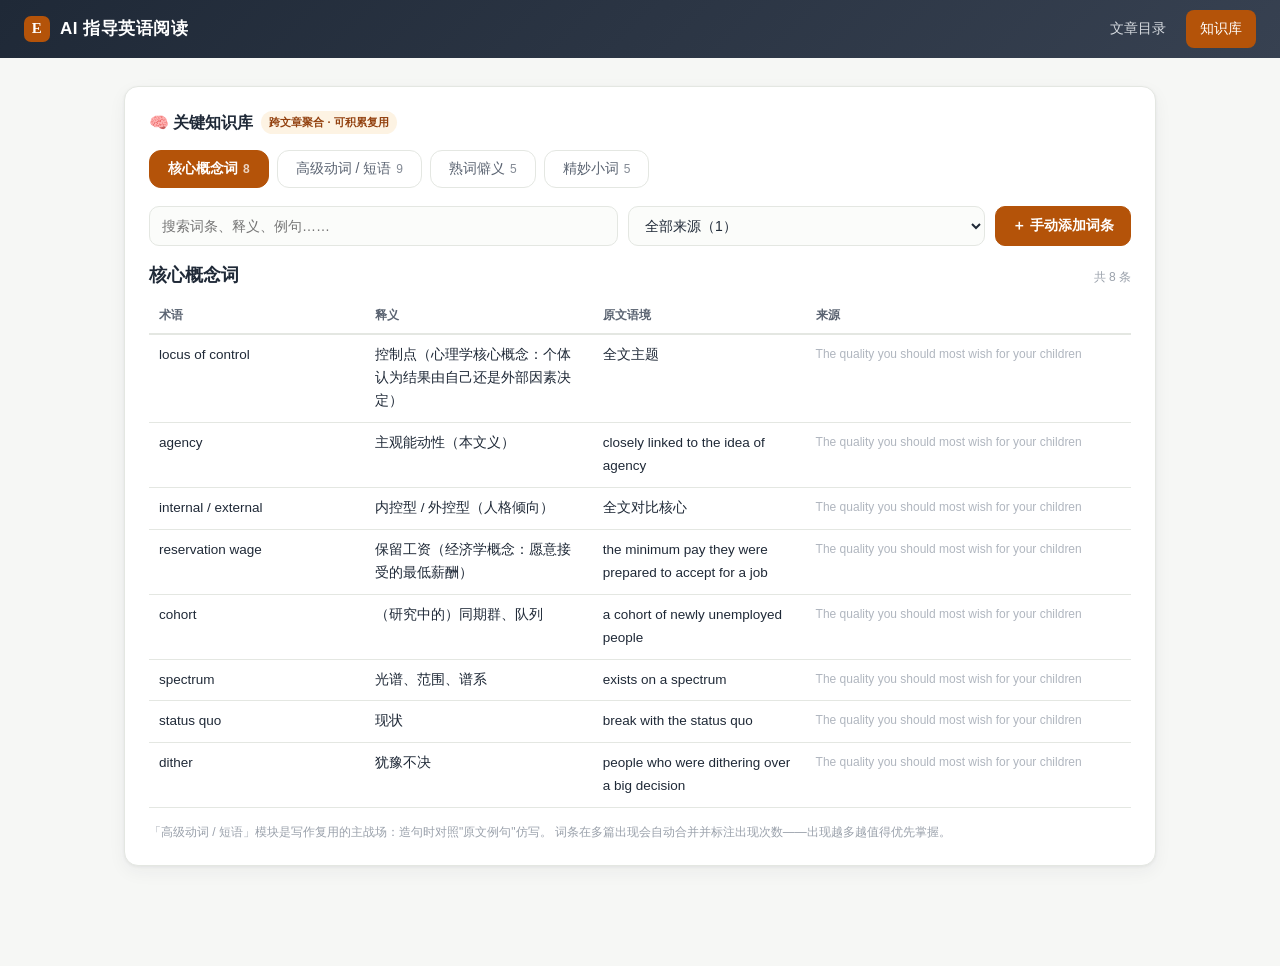
==== knowledge.html @ caaf4fca "v1: AI-guided Economist reading site (catalog/reader/knowledge + publish pipeline)" ====
<!DOCTYPE html>
<html lang="zh-CN" data-page-node-id="CkBFwKBPg2YdArrF1LZVcN">
<head data-page-node-id="SL6Ez93qwcvhwcRx5c2kfS">
<meta charset="UTF-8" data-page-node-id="Q5JYoDNAmogfrH0K2pBXvq">
<meta name="viewport" content="width=device-width, initial-scale=1.0" data-page-node-id="fLBobd9dJH10GNd1QeVJYJ">
<title>知识库 · AI 指导英语阅读</title>
<link rel="stylesheet" href="assets/style.css" data-page-node-id="tYb1AdKAoWyv0Hgd64ICKF">
</head>
<body data-page="knowledge" data-page-node-id="HjUiK3BJhMiERqEZGXyCLH">
  <div class="topbar" data-page-node-id="SznHZoOjDdusAXsKAISEDh">
    <div class="brand" data-page-node-id="axb7AYF4w2Bw4FOILCBNXv"><span class="logo" data-page-node-id="bRjsfTxVlBWwnbYXTnhvHz">E</span>AI 指导英语阅读</div>
    <div class="nav" data-page-node-id="icDRO63fv5tA7bGCQLu1zP">
      <a href="index.html" data-page-node-id="lIDbDCKhES2ADg9EFWGDQy">文章目录</a>
      <a class="active" href="knowledge.html" data-page-node-id="r6HkNqcJ8YyhBukaRiLw56">知识库</a>
    </div>
  </div>

  <div class="wrap" data-page-node-id="Y0JkcCJlIy6GzboocNLTDy">
    <div class="card" data-page-node-id="6wAwNDY5evkPx6vsRs8RrK">
      <h2 data-page-node-id="ufkdjh6YR7b96FNRdwNYWa">🧠 关键知识库 <span class="tag" data-page-node-id="YkrhvAWKTZhHE3v2efjkrO">跨文章聚合 · 可积累复用</span></h2>
      <div class="kb-tabs" data-page-node-id="D7Jw2VBsHg5UKOLeS3w5e9">
        <button class="kb-tab active" data-cat="concepts" data-page-node-id="ONOFl5aFShUes2FvbTrpe1">核心概念词<span class="cnt" data-page-node-id="BPedgUE0nqDfeDBfWxdxMt"></span></button>
        <button class="kb-tab" data-cat="verbs" data-page-node-id="ZYsfZURtrhJkLhndIyDzCV">高级动词 / 短语<span class="cnt" data-page-node-id="1lxcnDtPl8BLKB2joHpGL2"></span></button>
        <button class="kb-tab" data-cat="insiders" data-page-node-id="HivJfHe1Fk8XcU7UwGpX4X">熟词僻义<span class="cnt" data-page-node-id="vuMdN4KHvtcN24lxWnk4cR"></span></button>
        <button class="kb-tab" data-cat="gems" data-page-node-id="eny2BhRu50EtGSKkEb4nGE">精妙小词<span class="cnt" data-page-node-id="lNVmZR6okRe3yMvrEeacvR"></span></button>
      </div>
      <div class="kb-toolbar" data-page-node-id="pGpl2RjxPJUayQhprrXPqC">
        <input type="text" id="kbSearch" placeholder="搜索词条、释义、例句……" data-page-node-id="kVRmib2VpgbGXqywHgcL9r">
        <select id="kbSource" data-page-node-id="8U7A50xVLzv1iqD0xDE2Ap"></select>
        <button class="btn primary" id="kbAddBtn" data-page-node-id="JakMnPLYEMMpiCm3TaGULr">＋ 手动添加词条</button>
      </div>
      <div style="display:flex;justify-content:space-between;align-items:baseline;margin-bottom:4px" data-page-node-id="LdrG9TYA0RU3RlSzGU1LaC">
        <h2 id="kbTitle" style="border:none;margin:0;font-family:var(--serif);font-size:18px" data-page-node-id="5dJo3b2iEffOfZrTFVXFEI">核心概念词</h2>
        <span id="kbCount" style="font-size:12px;color:#9aa1ab" data-page-node-id="3TD2KLi6EnTRBRXcQf32PF"></span>
      </div>
      <table class="vocab-table" id="kbTable" data-page-node-id="Tup9LH3hmUPH7Lm5mfzRkS">
        <thead data-page-node-id="322QrrorecTze782Ltv4dg"></thead><tbody data-page-node-id="a9DIEiLETWEi5mDoTHcXgC"></tbody>
      </table>
      <div class="hintline" style="margin-top:14px" data-page-node-id="pthn1OtvMbqCbuQ0r5bNte">
        「高级动词 / 短语」模块是写作复用的主战场：造句时对照"原文例句"仿写。
        词条在多篇出现会自动合并并标注出现次数——出现越多越值得优先掌握。
      </div>
    </div>
  </div>

  <script src="assets/seed.js"></script>
  <script src="assets/articles.js"></script>
  <script src="assets/app.js"></script>
</body>
</html>
---- assets/style.css ----
/* AI 指导英语阅读 · 全站样式（浅色主题） */
:root {
  --bg: #f6f7f5;
  --panel: #ffffff;
  --ink: #1f2937;
  --ink-soft: #5b6472;
  --line: #e4e7e2;
  --accent: #b45309;       /* 琥珀棕，经济学人质感 */
  --accent-soft: #fdf3e3;
  --accent-deep: #92400e;
  --green: #166534;
  --green-soft: #ecfdf3;
  --blue: #1d4ed8;
  --blue-soft: #eef3ff;
  --red-soft: #fdeaea;
  --red: #b91c1c;
  --radius: 14px;
  --shadow: 0 1px 3px rgba(31,41,55,.06), 0 6px 18px rgba(31,41,55,.05);
  --serif: Georgia, "Times New Roman", "Songti SC", serif;
  --sans: -apple-system, "Segoe UI", "PingFang SC", "Microsoft YaHei", sans-serif;
}
* { box-sizing: border-box; margin: 0; padding: 0; }
body {
  background: var(--bg);
  color: var(--ink);
  font-family: var(--sans);
  line-height: 1.7;
  min-height: 100vh;
}
a { color: var(--accent-deep); text-decoration: none; }
a:hover { text-decoration: underline; }

/* ── 顶栏 ───────────────────────── */
.topbar {
  background: linear-gradient(135deg, #1f2937 0%, #374151 100%);
  color: #fff;
  padding: 0 24px;
  display: flex; align-items: center; justify-content: space-between;
  height: 58px; position: sticky; top: 0; z-index: 50;
}
.topbar .brand { font-size: 17px; font-weight: 700; letter-spacing: .5px; display: flex; align-items: center; gap: 10px; }
.topbar .brand .logo {
  width: 26px; height: 26px; border-radius: 7px;
  background: var(--accent); color: #fff;
  display: inline-flex; align-items: center; justify-content: center;
  font-family: var(--serif); font-size: 15px; font-weight: 700;
}
.topbar .nav { display: flex; gap: 6px; }
.topbar .nav a {
  color: #d7dbe0; padding: 7px 14px; border-radius: 8px; font-size: 14px;
}
.topbar .nav a:hover { background: rgba(255,255,255,.12); text-decoration: none; }
.topbar .nav a.active { background: var(--accent); color: #fff; }

.wrap { max-width: 1080px; margin: 0 auto; padding: 28px 24px 80px; }

/* ── 卡片 ───────────────────────── */
.card {
  background: var(--panel); border: 1px solid var(--line);
  border-radius: var(--radius); box-shadow: var(--shadow);
  padding: 22px 24px; margin-bottom: 20px;
}
.card h2 { font-size: 16px; margin-bottom: 14px; display: flex; align-items: center; gap: 8px; }
.card h2 .tag { font-size: 11px; font-weight: 600; color: var(--accent-deep); background: var(--accent-soft); padding: 2px 8px; border-radius: 20px; }

/* ── 表单 ───────────────────────── */
textarea, input[type=text], input[type=password], select {
  width: 100%; border: 1px solid var(--line); border-radius: 10px;
  padding: 10px 12px; font-size: 14px; font-family: var(--sans);
  background: #fbfcfa; color: var(--ink);
}
textarea:focus, input:focus, select:focus { outline: 2px solid #f2d9ae; border-color: var(--accent); }
label.fld { display: block; font-size: 13px; color: var(--ink-soft); margin: 10px 0 4px; font-weight: 600; }

.btn {
  display: inline-flex; align-items: center; gap: 6px;
  border: 1px solid var(--line); background: #fff; color: var(--ink);
  border-radius: 10px; padding: 8px 16px; font-size: 14px; cursor: pointer;
  font-family: var(--sans); transition: .15s;
}
.btn:hover { border-color: var(--accent); color: var(--accent-deep); }
.btn.primary { background: var(--accent); border-color: var(--accent); color: #fff; font-weight: 600; }
.btn.primary:hover { background: var(--accent-deep); }
.btn.danger { color: var(--red); border-color: #f3caca; }
.btn.danger:hover { background: var(--red-soft); }
.btn:disabled { opacity: .5; cursor: not-allowed; }
.btnrow { display: flex; gap: 10px; flex-wrap: wrap; margin-top: 12px; }

/* ── 目录卡片 ───────────────────── */
.article-grid { display: grid; grid-template-columns: repeat(auto-fill, minmax(300px, 1fr)); gap: 16px; }
.art-card {
  background: var(--panel); border: 1px solid var(--line); border-radius: var(--radius);
  padding: 18px 20px; cursor: pointer; transition: .15s; position: relative;
  display: flex; flex-direction: column; gap: 6px;
}
.art-card:hover { border-color: var(--accent); box-shadow: var(--shadow); transform: translateY(-2px); }
.art-card .kicker { font-size: 11px; letter-spacing: 1.2px; text-transform: uppercase; color: var(--accent-deep); font-weight: 700; }
.art-card h3 { font-family: var(--serif); font-size: 18px; line-height: 1.35; color: var(--ink); }
.art-card .sub { font-size: 13px; color: var(--ink-soft); }
.art-card .meta { font-size: 12px; color: #9aa1ab; margin-top: auto; padding-top: 10px; display: flex; justify-content: space-between; }
.art-card .chips { display: flex; gap: 6px; flex-wrap: wrap; margin-top: 4px; }
.chip { font-size: 11px; background: var(--accent-soft); color: var(--accent-deep); border-radius: 20px; padding: 2px 9px; }
.empty { text-align: center; color: var(--ink-soft); padding: 50px 0; font-size: 14px; }

/* ── 设置面板 ───────────────────── */
.preset-row { display: flex; gap: 8px; flex-wrap: wrap; margin-bottom: 6px; }
.preset-btn { font-size: 12px; padding: 5px 12px; }
.preset-btn.active { background: var(--accent-soft); border-color: var(--accent); color: var(--accent-deep); font-weight: 600; }
.grid2 { display: grid; grid-template-columns: 1fr 1fr; gap: 0 16px; }
@media (max-width: 640px) { .grid2 { grid-template-columns: 1fr; } }
.hintline { font-size: 12px; color: #9aa1ab; margin-top: 8px; }

/* ── 学习页 ─────────────────────── */
.reader-head { padding: 26px 28px 22px; }
.reader-head .kicker { font-size: 12px; letter-spacing: 1.5px; text-transform: uppercase; color: var(--accent-deep); font-weight: 700; margin-bottom: 8px; }
.reader-head h1 { font-family: var(--serif); font-size: 30px; line-height: 1.3; margin-bottom: 6px; }
.reader-head .sub { font-size: 15px; color: var(--ink-soft); margin-bottom: 10px; }
.reader-head .meta { font-size: 12.5px; color: #9aa1ab; }
.toc-pills { display: flex; gap: 8px; flex-wrap: wrap; margin: 18px 0 4px; }
.toc-pills a { font-size: 12.5px; background: #f1f2ef; border-radius: 20px; padding: 4px 13px; color: var(--ink-soft); }
.toc-pills a:hover { background: var(--accent-soft); color: var(--accent-deep); text-decoration: none; }

.sec { padding: 26px 28px; }
.sec > h2 {
  font-size: 19px; font-family: var(--serif); margin-bottom: 16px;
  padding-bottom: 10px; border-bottom: 2px solid var(--accent);
  display: flex; align-items: baseline; gap: 10px;
}
.sec > h2 .num { font-size: 13px; color: var(--accent-deep); font-family: var(--sans); font-weight: 700; }

/* 背景与结构 */
.prose { font-size: 14.5px; color: #333a45; }
.prose p { margin-bottom: 10px; }
.flow { margin: 18px 0 6px; }
.flow-item { display: flex; gap: 14px; }
.flow-rail { display: flex; flex-direction: column; align-items: center; }
.flow-dot { width: 12px; height: 12px; border-radius: 50%; background: var(--accent); flex: none; margin-top: 7px; }
.flow-line { width: 2px; flex: 1; background: #eadfce; min-height: 26px; }
.flow-body { padding-bottom: 18px; }
.flow-body b { color: var(--accent-deep); }
.flow-body .d { font-size: 13.5px; color: var(--ink-soft); }
.strategy {
  background: var(--accent-soft); border-left: 3px solid var(--accent);
  border-radius: 0 10px 10px 0; padding: 12px 16px; font-size: 13.5px; margin-top: 8px;
}

/* 问题 */
.q-item { border: 1px solid var(--line); border-radius: 12px; padding: 14px 18px; margin-bottom: 12px; background: #fdfdfc; }
.q-item .q { font-weight: 600; font-size: 14.5px; margin-bottom: 6px; }
.q-item .q .qn { color: var(--accent-deep); margin-right: 6px; }
details { margin-top: 6px; }
details summary { font-size: 13px; color: var(--blue); cursor: pointer; user-select: none; }
details .ans { font-size: 13.5px; color: #333a45; margin-top: 8px; padding: 10px 14px; border-radius: 8px; }
details .ans.hint { background: var(--blue-soft); }
details .ans.ref { background: var(--green-soft); }

/* 长难句 */
.sent { margin-bottom: 26px; }
.sent .orig {
  font-family: var(--serif); font-size: 15.5px; line-height: 1.75;
  background: #fbf8f2; border: 1px solid #ecdfc6; border-radius: 10px;
  padding: 14px 18px; margin-bottom: 10px;
}
.sent .orig .lbl, .sent .parse-wrap .lbl, .sent .note .lbl {
  font-size: 11px; font-weight: 700; letter-spacing: 1px; color: var(--accent-deep);
  display: block; margin-bottom: 6px; font-family: var(--sans);
}
.sent .parse {
  font-family: "Cascadia Code", Consolas, "Courier New", monospace;
  font-size: 13px; line-height: 1.8; white-space: pre-wrap;
  background: #23272e; color: #d8dee9; border-radius: 10px; padding: 14px 18px;
  overflow-x: auto;
}
.sent .note {
  font-size: 13.5px; background: var(--green-soft); border-radius: 10px;
  padding: 10px 16px; margin-top: 10px; color: #244a33;
}
.sent .note .lbl { color: var(--green); }

/* 词汇表 */
.vocab-table { width: 100%; border-collapse: collapse; font-size: 13.5px; margin-top: 6px; }
.vocab-table th {
  text-align: left; font-size: 12px; color: var(--ink-soft);
  border-bottom: 2px solid var(--line); padding: 8px 10px; white-space: nowrap;
}
.vocab-table td { padding: 9px 10px; border-bottom: 1px solid var(--line); vertical-align: top; }
.vocab-table tr:hover td { background: #fbf8f2; }
.vocab-table .term { font-weight: 700; color: var(--accent-deep); }
.vocab-table .ctx { color: var(--ink-soft); font-style: italic; font-family: var(--serif); }
.vocab-table .num-cell { color: #b0b6bf; font-size: 12px; white-space: nowrap; }

/* 原文 */
.original-text { font-family: var(--serif); font-size: 15.5px; line-height: 1.95; color: #2a313b; column-gap: 40px; }
.original-text p { margin-bottom: 14px; text-indent: 1.5em; }
.original-text p:first-child { text-indent: 0; }
.original-text p:first-child::first-letter { font-size: 200%; font-weight: 700; color: var(--accent-deep); }

/* 底部导航 */
.reader-nav { display: flex; justify-content: space-between; align-items: center; gap: 10px; }

/* ── 知识库 ─────────────────────── */
.kb-tabs { display: flex; gap: 8px; flex-wrap: wrap; margin-bottom: 18px; }
.kb-tab {
  border: 1px solid var(--line); background: #fff; border-radius: 12px;
  padding: 9px 18px; font-size: 14px; cursor: pointer; color: var(--ink-soft);
}
.kb-tab.active { background: var(--accent); border-color: var(--accent); color: #fff; font-weight: 600; }
.kb-tab .cnt { font-size: 12px; opacity: .75; margin-left: 5px; }
.kb-toolbar { display: flex; gap: 10px; margin-bottom: 14px; flex-wrap: wrap; }
.kb-toolbar input[type=text] { flex: 1; min-width: 200px; }
.kb-toolbar select { width: auto; min-width: 180px; }

/* 提示条 */
.toast {
  position: fixed; bottom: 28px; left: 50%; transform: translateX(-50%) translateY(20px);
  background: #1f2937; color: #fff; padding: 10px 22px; border-radius: 10px;
  font-size: 14px; opacity: 0; pointer-events: none; transition: .25s; z-index: 99;
  max-width: 80vw;
}
.toast.show { opacity: 1; transform: translateX(-50%) translateY(0); }
.toast.err { background: var(--red); }

/* 加载遮罩 */
.overlay {
  position: fixed; inset: 0; background: rgba(246,247,245,.85); z-index: 90;
  display: none; align-items: center; justify-content: center; flex-direction: column; gap: 14px;
}
.overlay.show { display: flex; }
.spinner {
  width: 34px; height: 34px; border: 3px solid #eadfce; border-top-color: var(--accent);
  border-radius: 50%; animation: spin .8s linear infinite;
}
@keyframes spin { to { transform: rotate(360deg); } }
.overlay .msg { font-size: 14px; color: var(--ink-soft); }
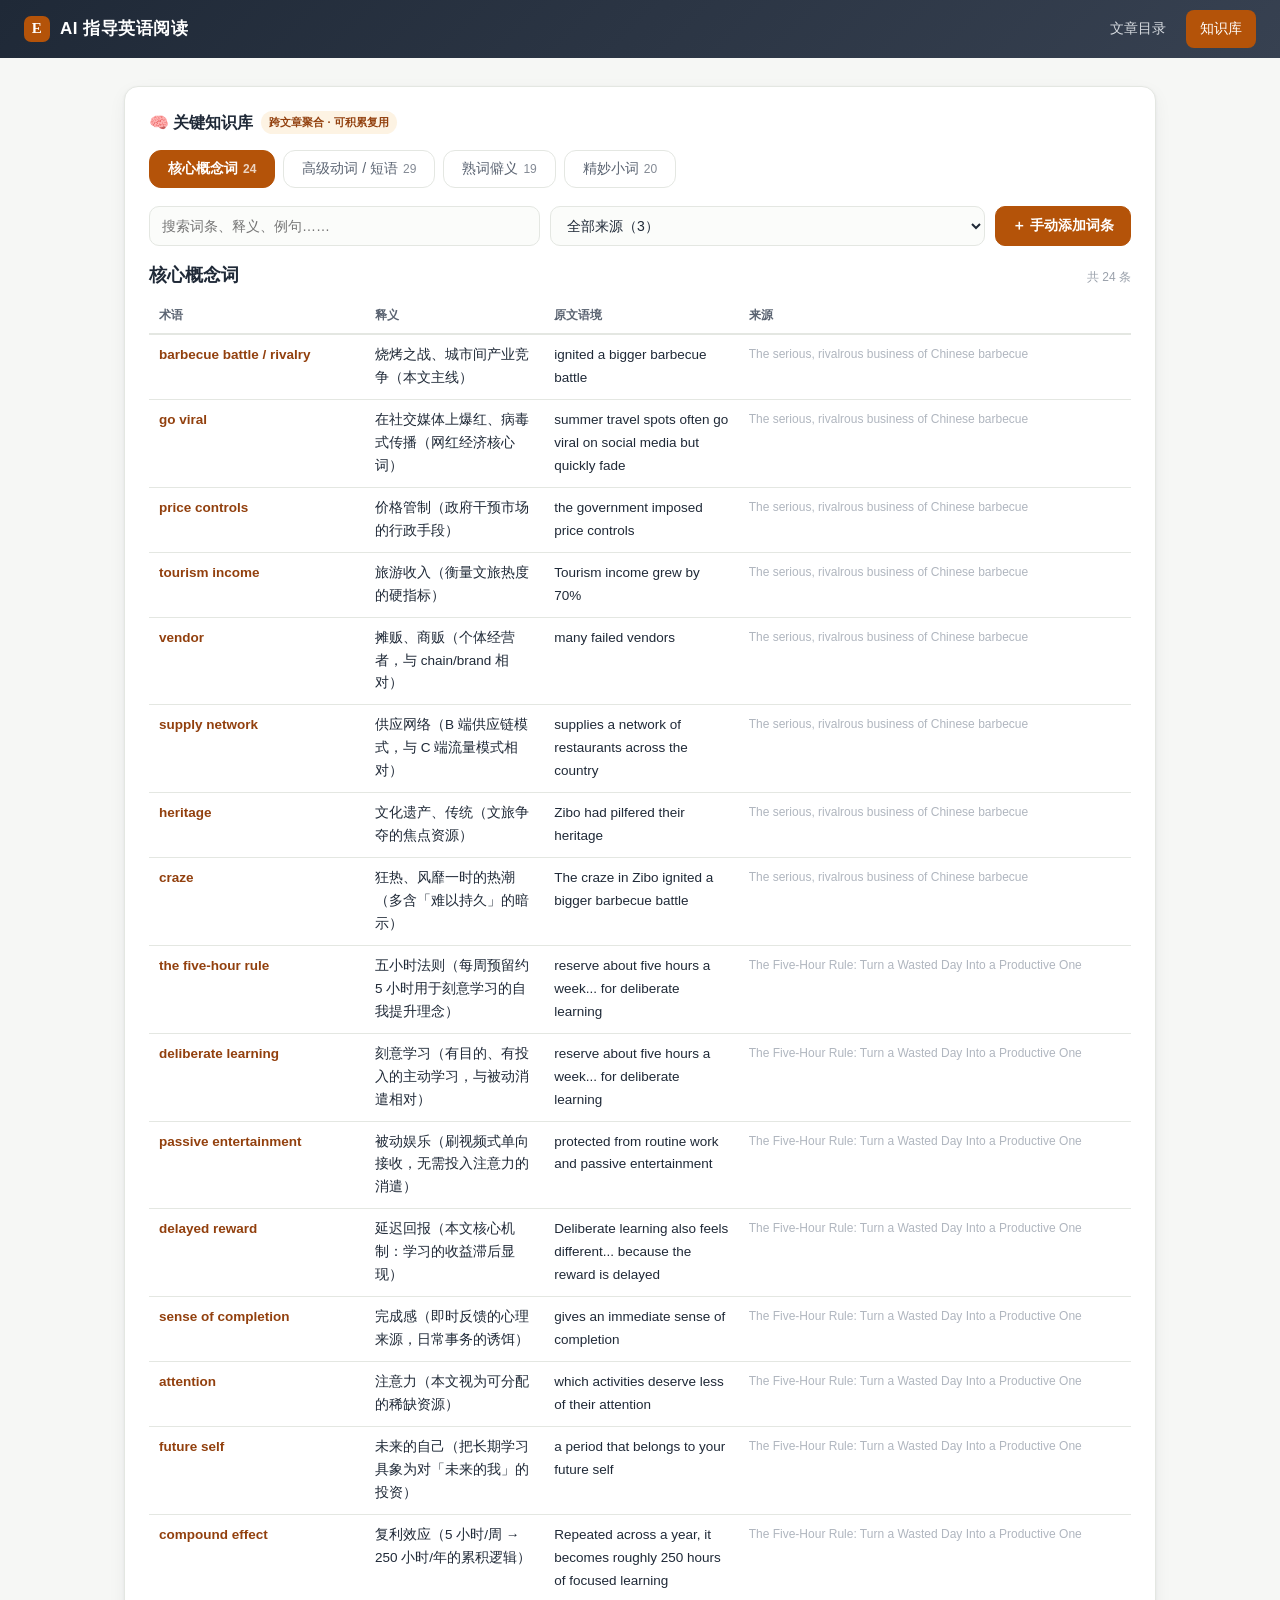
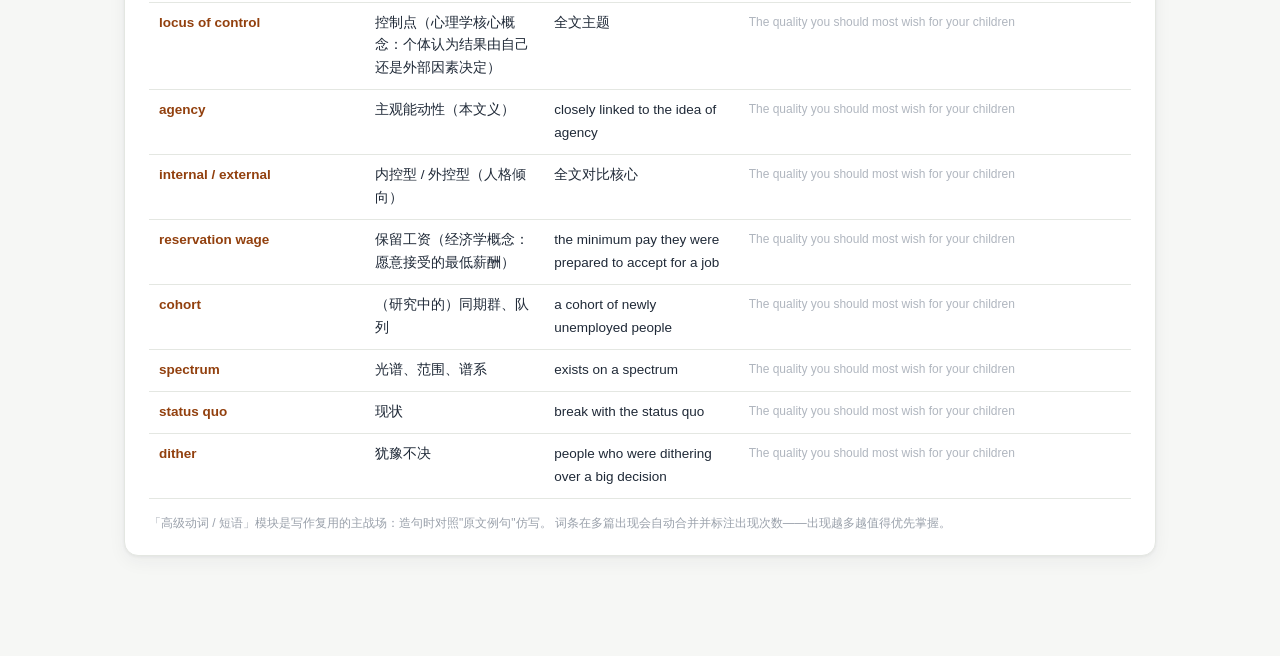
==== commit 3c071d54: "feat: multi-user cloud sync via Supabase (auth, private/public articles, KB sync)" ====
--- a/knowledge.html
+++ b/knowledge.html
@@ -1,48 +1,50 @@
 <!DOCTYPE html>
-<html lang="zh-CN" data-page-node-id="CkBFwKBPg2YdArrF1LZVcN">
-<head data-page-node-id="SL6Ez93qwcvhwcRx5c2kfS">
-<meta charset="UTF-8" data-page-node-id="Q5JYoDNAmogfrH0K2pBXvq">
-<meta name="viewport" content="width=device-width, initial-scale=1.0" data-page-node-id="fLBobd9dJH10GNd1QeVJYJ">
+<html lang="zh-CN">
+<head>
+<meta charset="UTF-8">
+<meta name="viewport" content="width=device-width, initial-scale=1.0">
 <title>知识库 · AI 指导英语阅读</title>
-<link rel="stylesheet" href="assets/style.css" data-page-node-id="tYb1AdKAoWyv0Hgd64ICKF">
+<link rel="stylesheet" href="assets/style.css">
 </head>
-<body data-page="knowledge" data-page-node-id="HjUiK3BJhMiERqEZGXyCLH">
-  <div class="topbar" data-page-node-id="SznHZoOjDdusAXsKAISEDh">
-    <div class="brand" data-page-node-id="axb7AYF4w2Bw4FOILCBNXv"><span class="logo" data-page-node-id="bRjsfTxVlBWwnbYXTnhvHz">E</span>AI 指导英语阅读</div>
-    <div class="nav" data-page-node-id="icDRO63fv5tA7bGCQLu1zP">
-      <a href="index.html" data-page-node-id="lIDbDCKhES2ADg9EFWGDQy">文章目录</a>
-      <a class="active" href="knowledge.html" data-page-node-id="r6HkNqcJ8YyhBukaRiLw56">知识库</a>
+<body data-page="knowledge">
+  <div class="topbar">
+    <div class="brand"><span class="logo">E</span>AI 指导英语阅读</div>
+    <div class="nav">
+      <a href="index.html">文章目录</a>
+      <a class="active" href="knowledge.html">知识库</a>
     </div>
   </div>
 
-  <div class="wrap" data-page-node-id="Y0JkcCJlIy6GzboocNLTDy">
-    <div class="card" data-page-node-id="6wAwNDY5evkPx6vsRs8RrK">
-      <h2 data-page-node-id="ufkdjh6YR7b96FNRdwNYWa">🧠 关键知识库 <span class="tag" data-page-node-id="YkrhvAWKTZhHE3v2efjkrO">跨文章聚合 · 可积累复用</span></h2>
-      <div class="kb-tabs" data-page-node-id="D7Jw2VBsHg5UKOLeS3w5e9">
-        <button class="kb-tab active" data-cat="concepts" data-page-node-id="ONOFl5aFShUes2FvbTrpe1">核心概念词<span class="cnt" data-page-node-id="BPedgUE0nqDfeDBfWxdxMt"></span></button>
-        <button class="kb-tab" data-cat="verbs" data-page-node-id="ZYsfZURtrhJkLhndIyDzCV">高级动词 / 短语<span class="cnt" data-page-node-id="1lxcnDtPl8BLKB2joHpGL2"></span></button>
-        <button class="kb-tab" data-cat="insiders" data-page-node-id="HivJfHe1Fk8XcU7UwGpX4X">熟词僻义<span class="cnt" data-page-node-id="vuMdN4KHvtcN24lxWnk4cR"></span></button>
-        <button class="kb-tab" data-cat="gems" data-page-node-id="eny2BhRu50EtGSKkEb4nGE">精妙小词<span class="cnt" data-page-node-id="lNVmZR6okRe3yMvrEeacvR"></span></button>
+  <div class="wrap">
+    <div class="card">
+      <h2>🧠 关键知识库 <span class="tag">跨文章聚合 · 可积累复用</span></h2>
+      <div class="kb-tabs">
+        <button class="kb-tab active" data-cat="concepts">核心概念词<span class="cnt"></span></button>
+        <button class="kb-tab" data-cat="verbs">高级动词 / 短语<span class="cnt"></span></button>
+        <button class="kb-tab" data-cat="insiders">熟词僻义<span class="cnt"></span></button>
+        <button class="kb-tab" data-cat="gems">精妙小词<span class="cnt"></span></button>
       </div>
-      <div class="kb-toolbar" data-page-node-id="pGpl2RjxPJUayQhprrXPqC">
-        <input type="text" id="kbSearch" placeholder="搜索词条、释义、例句……" data-page-node-id="kVRmib2VpgbGXqywHgcL9r">
-        <select id="kbSource" data-page-node-id="8U7A50xVLzv1iqD0xDE2Ap"></select>
-        <button class="btn primary" id="kbAddBtn" data-page-node-id="JakMnPLYEMMpiCm3TaGULr">＋ 手动添加词条</button>
+      <div class="kb-toolbar">
+        <input type="text" id="kbSearch" placeholder="搜索词条、释义、例句……">
+        <select id="kbSource"></select>
+        <button class="btn primary" id="kbAddBtn">＋ 手动添加词条</button>
       </div>
-      <div style="display:flex;justify-content:space-between;align-items:baseline;margin-bottom:4px" data-page-node-id="LdrG9TYA0RU3RlSzGU1LaC">
-        <h2 id="kbTitle" style="border:none;margin:0;font-family:var(--serif);font-size:18px" data-page-node-id="5dJo3b2iEffOfZrTFVXFEI">核心概念词</h2>
-        <span id="kbCount" style="font-size:12px;color:#9aa1ab" data-page-node-id="3TD2KLi6EnTRBRXcQf32PF"></span>
+      <div style="display:flex;justify-content:space-between;align-items:baseline;margin-bottom:4px">
+        <h2 id="kbTitle" style="border:none;margin:0;font-family:var(--serif);font-size:18px">核心概念词</h2>
+        <span id="kbCount" style="font-size:12px;color:#9aa1ab"></span>
       </div>
-      <table class="vocab-table" id="kbTable" data-page-node-id="Tup9LH3hmUPH7Lm5mfzRkS">
-        <thead data-page-node-id="322QrrorecTze782Ltv4dg"></thead><tbody data-page-node-id="a9DIEiLETWEi5mDoTHcXgC"></tbody>
+      <table class="vocab-table" id="kbTable">
+        <thead></thead><tbody></tbody>
       </table>
-      <div class="hintline" style="margin-top:14px" data-page-node-id="pthn1OtvMbqCbuQ0r5bNte">
+      <div class="hintline" style="margin-top:14px">
         「高级动词 / 短语」模块是写作复用的主战场：造句时对照"原文例句"仿写。
         词条在多篇出现会自动合并并标注出现次数——出现越多越值得优先掌握。
       </div>
     </div>
   </div>
 
+  <script src="assets/vendor/supabase.min.js"></script>
+  <script src="assets/cloud.js"></script>
   <script src="assets/seed.js"></script>
   <script src="assets/articles.js"></script>
   <script src="assets/app.js"></script>
--- a/assets/style.css
+++ b/assets/style.css
@@ -185,8 +185,8 @@
 }
 .vocab-table td { padding: 9px 10px; border-bottom: 1px solid var(--line); vertical-align: top; }
 .vocab-table tr:hover td { background: #fbf8f2; }
-.vocab-table .term { font-weight: 700; color: var(--accent-deep); }
-.vocab-table .ctx { color: var(--ink-soft); font-style: italic; font-family: var(--serif); }
+.vocab-table td:first-child { font-weight: 700; color: var(--accent-deep); }
+.vocab-table.rich td:last-child { color: var(--ink-soft); font-style: italic; font-family: var(--serif); }
 .vocab-table .num-cell { color: #b0b6bf; font-size: 12px; white-space: nowrap; }
 
 /* 原文 */
